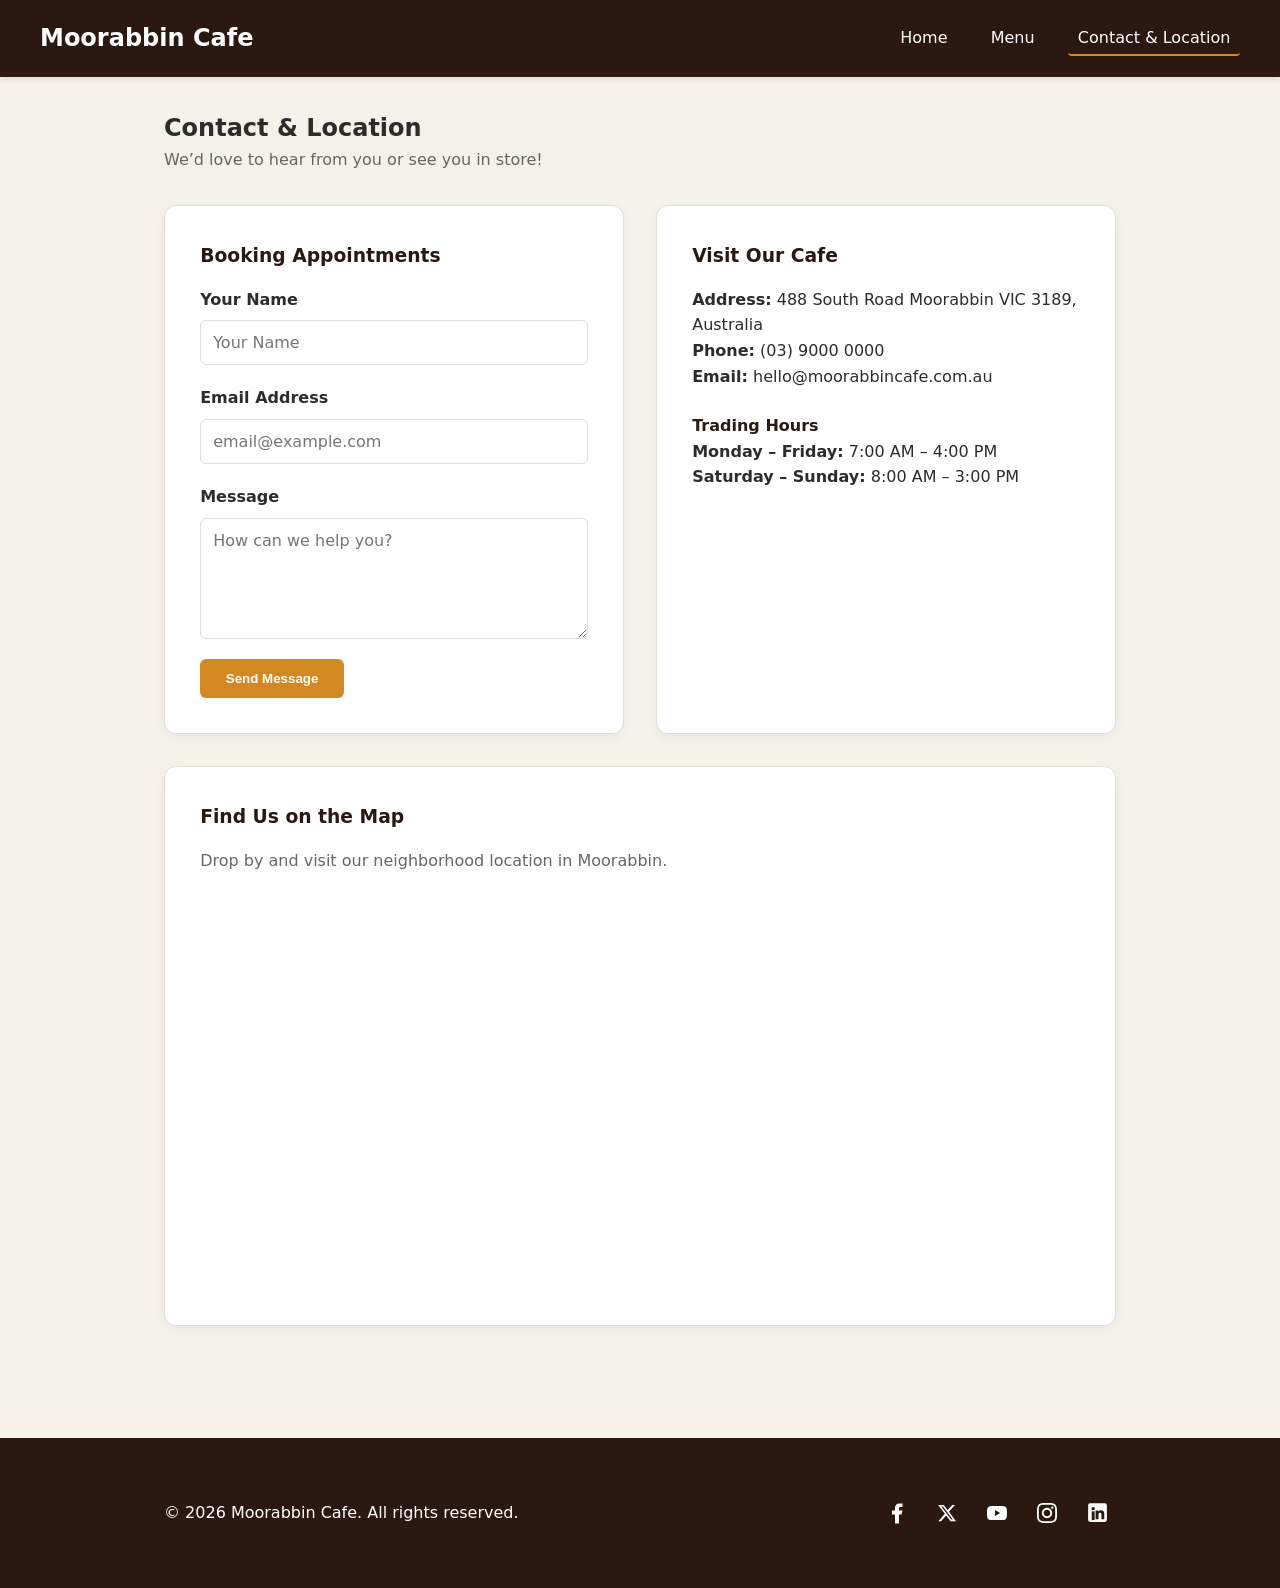
==== contact.html @ 080bca46 "Initial upload of Moorabbin Cafe files" ====
<!DOCTYPE html>
<html lang="en">
<head>
  <meta charset="UTF-8">
  <meta name="viewport" content="width=device-width, initial-scale=1.0">
  <title>Moorabbin Cafe | Contact & Location</title>
  <link rel="stylesheet" href="css/style.css">
</head>
<body>

  <!-- Navigation Header -->
  <header class="header">
    <a href="index.html" class="brand-title">Moorabbin Cafe</a>
    
    <input type="checkbox" id="nav-toggle" class="nav-toggle">
    <label for="nav-toggle" class="hamburger" aria-label="Toggle navigation menu">
      <span></span>
      <span></span>
      <span></span>
    </label>

    <nav>
      <ul class="nav-menu">
        <li><a href="index.html">Home</a></li>
        <li><a href="menu.html">Menu</a></li>
        <li><a href="contact.html" class="active">Contact & Location</a></li>
      </ul>
    </nav>
  </header>

  <main class="container">
    <h2>Contact & Location</h2>
    <p style="color: var(--text-muted); margin-bottom: 2rem;">We’d love to hear from you or see you in store!</p>

    <!-- Top Section: Side-by-Side Cards -->
    <div class="grid-2">
        <!-- Contact Form -->
        <section class="card">
        <h3>Booking Appointments</h3>
          <form action="#" method="post" onsubmit="alert('Thank you for your message!'); return false;">
              <div class="form-group">
                <label for="name">Your Name</label>
                <input type="text" id="name" name="name" required placeholder="Your Name">
              </div>
              <div class="form-group">
                <label for="email">Email Address</label>
                <input type="email" id="email" name="email" required placeholder="email@example.com">
              </div>
              <div class="form-group">
                <label for="message">Message</label>
                <textarea id="message" name="message" rows="5" required placeholder="How can we help you?"></textarea>
              </div>
              <button type="submit" class="btn">Send Message</button>
          </form>
        </section>

        <!-- Cafe Details -->
        <section class="card">
          <h3>Visit Our Cafe</h3>
          <p><strong>Address:</strong> 488 South Road Moorabbin VIC 3189, Australia</p>
          <p><strong>Phone:</strong> (03) 9000 0000</p>
          <p><strong>Email:</strong> hello@moorabbincafe.com.au</p>

          <h4 style="margin-top: 1.5rem; color: var(--primary-espresso);">Trading Hours</h4>
          <p><strong>Monday – Friday:</strong> 7:00 AM – 4:00 PM</p>
          <p><strong>Saturday – Sunday:</strong> 8:00 AM – 3:00 PM</p>
        </section>
    </div>

    <!-- Bottom Section: Full-Width Map -->
    <section class="card">
        <h3>Find Us on the Map</h3>
        <p style="color: var(--text-muted);">Drop by and visit our neighborhood location in Moorabbin.</p>
        
        <div class="map-container">
          <iframe 
              title="Moorabbin Location Map"
              src="https://www.google.com/maps/embed?pb=!1m18!1m12!1m3!1d3146.425838048259!2d145.03450377663363!3d-37.937016142728955!2m3!1f0!2f0!3f0!3m2!1i1024!2i768!4f13.1!3m3!1m2!1s0x6ad66b45a4a58145%3A0x6b106093fb4d2571!2s488%20South%20Rd%2C%20Moorabbin%20VIC%203189!5e0!3m2!1sen!2sau!4v1700000000000!5m2!1sen!2sau" 
              allowfullscreen="" 
              loading="lazy" 
              referrerpolicy="no-referrer-when-downgrade">
          </iframe>
        </div>
    </section>
  </main>

  <!-- Footer -->
  <footer>
    <div class="container footer-container">
      <p>&copy; 2026 Moorabbin Cafe. All rights reserved.</p>

      <!-- Social Links (Right-aligned) -->
      <div class="footer-socials">
        <!-- Facebook -->
        <a href="https://facebook.com" target="_blank" rel="noopener noreferrer" class="social-icon facebook-link" aria-label="Facebook">
          <svg viewBox="0 0 24 24">
            <path d="M14 13.5h2.5l1-4H14v-2c0-1.03.7-1.5 1.5-1.5h2v-3.5h-3c-3.1 0-4.5 1.84-4.5 4.5v2.5H7v4h3v9h4v-9z"/>
          </svg>
        </a>
        
        <!-- X (Twitter) -->
        <a href="https://x.com" target="_blank" rel="noopener noreferrer" class="social-icon" aria-label="X (Twitter)">
          <svg viewBox="0 0 24 24"><path d="M18.244 2.25h3.308l-7.227 8.26 8.502 11.24H16.17l-5.214-6.817L4.99 21.75H1.68l7.73-8.835L1.254 2.25H8.08l4.713 6.231zm-1.161 17.52h1.833L7.084 4.126H5.117z"/></svg>
        </a>

        <!-- YouTube -->
        <a href="https://youtube.com" target="_blank" rel="noopener noreferrer" class="social-icon" aria-label="YouTube">
          <svg viewBox="0 0 24 24"><path d="M23.498 6.186a3.016 3.016 0 0 0-2.122-2.136C19.505 3.545 12 3.545 12 3.545s-7.505 0-9.377.505A3.017 3.017 0 0 0 .502 6.186C0 8.07 0 12 0 12s0 3.93.502 5.814a3.016 3.016 0 0 0 2.122 2.136c1.871.505 9.376.505 9.376.505s7.505 0 9.377-.505a3.015 3.015 0 0 0 2.122-2.136C24 15.93 24 12 24 12s0-3.93-.502-5.814zM9.545 15.568V8.432L15.818 12l-6.273 3.568z"/></svg>
        </a>

        <!-- Instagram -->
        <a href="https://instagram.com" target="_blank" rel="noopener noreferrer" class="social-icon" aria-label="Instagram">
          <svg viewBox="0 0 24 24"><path d="M12 2.163c3.204 0 3.584.012 4.85.07 3.252.148 4.771 1.691 4.919 4.919.058 1.265.069 1.645.069 4.849 0 3.205-.012 3.584-.069 4.849-.149 3.225-1.664 4.771-4.919 4.919-1.266.058-1.644.07-4.85.07-3.204 0-3.584-.012-4.849-.07-3.26-.149-4.771-1.699-4.919-4.92-.058-1.265-.07-1.644-.07-4.849 0-3.204.013-3.583.07-4.849.149-3.227 1.664-4.771 4.919-4.919 1.266-.057 1.645-.069 4.849-.069zm0-2.163c-3.259 0-3.667.014-4.947.072-4.358.2-6.78 2.618-6.98 6.98-.059 1.281-.073 1.689-.073 4.948 0 3.259.014 3.668.072 4.948.2 4.358 2.618 6.78 6.98 6.98 1.281.058 1.689.072 4.948.072 3.259 0 3.668-.014 4.948-.072 4.354-.2 6.782-2.618 6.979-6.98.059-1.28.073-1.689.073-4.948 0-3.259-.014-3.667-.072-4.947-.196-4.354-2.617-6.78-6.979-6.98-1.281-.059-1.69-.073-4.949-.073zm0 5.838c-3.403 0-6.162 2.759-6.162 6.162s2.759 6.163 6.162 6.163 6.162-2.759 6.162-6.163c0-3.403-2.759-6.162-6.162-6.162zm0 10.162c-2.209 0-4-1.79-4-4 0-2.209 1.791-4 4-4s4 1.791 4 4c0 2.21-1.791 4-4 4zm6.406-11.845c-.796 0-1.441.645-1.441 1.44s.645 1.44 1.441 1.44c.795 0 1.439-.645 1.439-1.44s-.644-1.44-1.439-1.44z"/></svg>
        </a>
        <!-- LinkedIn Icon -->
        <a href="https://linkedin.com" target="_blank" rel="noopener noreferrer" class="social-icon" aria-label="LinkedIn">
          <svg viewBox="0 0 24 24" style="width: 25px; height: 25px;"><path d="M19 3a2 2 0 0 1 2 2v14a2 2 0 0 1-2 2H5a2 2 0 0 1-2-2V5a2 2 0 0 1 2-2h14m-.5 15.5v-5.3a3.26 3.26 0 0 0-3.26-3.26c-.85 0-1.84.52-2.28 1.3v-1.11h-2.79v8.37h2.79v-4.93c0-.77.62-1.4 1.39-1.4a1.4 1.4 0 0 1 1.4 1.4v4.93h2.75M6.46 10.9v8.37H9.25V10.9H6.46M7.86 6.64a1.64 1.64 0 1 0 0 3.28 1.64 1.64 0 0 0 0-3.28z"/></svg>
        </a>
      </div>      
    </div>
  </footer>

</body>
</html>
---- css/style.css ----
/* ==========================================================================
   Espresso Coffee Palette Design System
   ========================================================================== */
:root {
  --primary-espresso: #2B1810;  /* Rich dark espresso tone for header, footer & headings */
  --secondary-espresso: #3D2317;/* Slightly lighter roast for hover states */
  --accent-warm: #D48821;       /* Warm roast amber/gold for active links & buttons */
  --bg-cream: #F4F1EA;          /* Light warm background */
  --card-bg: #FFFFFF;
  --text-dark: #2C2C2C;
  --text-muted: #666666;
  --border-color: #E2DDD5;
  --font-main: 'Segoe UI', system-ui, -apple-system, sans-serif;
}

/* ==========================================================================
   Base Resets & Typography
   ========================================================================== */
* {
  box-sizing: border-box;
  margin: 0;
  padding: 0;
}

body {
  font-family: var(--font-main);
  background-color: var(--bg-cream);
  color: var(--text-dark);
  line-height: 1.6;
  display: flex;
  flex-direction: column;
  min-height: 100vh;
}

main {
  flex: 1;
}

a {
  text-decoration: none;
}

/* ==========================================================================
   Layout Containers & Cards
   ========================================================================== */
.container {
  max-width: 1000px;
  margin: 2rem auto;
  padding: 0 1.5rem;
  width: 100%;
}

.card {
  background: var(--card-bg);
  padding: 2.2rem;
  border-radius: 12px;
  box-shadow: 0 4px 12px rgba(0, 0, 0, 0.04);
  margin-bottom: 2rem;
  border: 1px solid var(--border-color);
}

.card h2, 
.card h3 {
  color: var(--primary-espresso);
  margin-bottom: 1rem;
}

.grid-2 {
  display: grid;
  grid-template-columns: 1fr 1fr;
  gap: 2rem;
}

/* ==========================================================================
   Header & Navigation
   ========================================================================== */
.header {
  background-color: var(--primary-espresso);
  color: #ffffff;
  padding: 1.2rem 2.5rem;
  display: flex;
  justify-content: space-between;
  align-items: center;
  position: relative;
  box-shadow: 0 2px 5px rgba(0, 0, 0, 0.1);
}

.brand-title {
  font-size: 1.5rem;
  font-weight: 700;
  color: #ffffff;
}

.nav-toggle {
  display: none;
}

.hamburger {
  display: none;
  flex-direction: column;
  cursor: pointer;
  gap: 5px;
  padding: 5px;
  margin-left: auto;
}

.hamburger span {
  width: 25px;
  height: 3px;
  background-color: #ffffff;
  border-radius: 2px;
}

.nav-menu {
  display: flex;
  list-style: none;
  gap: 1.5rem;
}

.nav-menu a {
  color: #ffffff;
  font-weight: 500;
  padding: 0.4rem 0.6rem;
  border-radius: 4px;
  transition: color 0.2s ease;
}

.nav-menu a:hover,
.nav-menu a.active {
  color: #ffffff;
  border-bottom: 2px solid var(--accent-warm);
}

/* ==========================================================================
   Hero Section
   ========================================================================== */
.hero-container {
  max-width: 1000px;
  margin: 2rem auto 0 auto;
  padding: 0 1.5rem;
}

.hero {
  position: relative;
  background: linear-gradient(rgba(0, 0, 0, 0.5), rgba(0, 0, 0, 0.5)), 
              url('../images/coffee4.jpg') no-repeat center center/cover;
  color: #ffffff;
  padding: 5rem 2rem;
  text-align: center;
  border-radius: 12px;
  overflow: hidden;
  box-shadow: 0 4px 12px rgba(0, 0, 0, 0.08);
  display: flex;
  flex-direction: column;
  align-items: center;
  justify-content: center;
}

.hero h1 {
  font-size: 2.6rem;
  font-weight: 700;
  margin-bottom: 0.75rem;
  text-shadow: 0 2px 4px rgba(0, 0, 0, 0.4);
}

.hero p {
  font-size: 1.2rem;
  margin-bottom: 1.5rem;
  max-width: 650px;
  text-shadow: 0 1px 3px rgba(0, 0, 0, 0.4);
}

.btn {
  display: inline-block;
  background-color: var(--accent-warm);
  color: #ffffff;
  padding: 0.75rem 1.6rem;
  font-weight: 600;
  border-radius: 6px;
  border: none;
  cursor: pointer;
  transition: opacity 0.2s ease;
}

.btn:hover {
  opacity: 0.9;
}

/* ==========================================================================
   Forms & Maps
   ========================================================================== */
.form-group {
  margin-bottom: 1.25rem;
}

.form-group label {
  display: block;
  margin-bottom: 0.5rem;
  font-weight: 600;
  color: var(--text-dark);
}

.form-group input,
.form-group textarea {
  display: block;
  width: 100%;
  padding: 0.75rem;
  border: 1px solid var(--border-color);
  border-radius: 6px;
  font-family: inherit;
  font-size: 1rem;
}

.form-group input:focus,
.form-group textarea:focus {
  outline: 2px solid var(--primary-espresso);
  border-color: transparent;
}

.map-container {
  width: 100%;
  height: 400px;
  border-radius: 8px;
  overflow: hidden;
  margin-top: 1rem;
}

.map-container iframe {
  width: 100% !important;
  height: 100% !important;
  border: 0;
}

/* ==========================================================================
   Unified 4-Column Menu Layout
   ========================================================================== */
.menu-grid-4col {
  display: grid;
  grid-template-columns: repeat(4, 1fr);
  gap: 1.5rem;
  margin-bottom: 3rem;
}

.menu-text-box-coffee,
.menu-text-box-bakery {
  grid-column: span 2;
  background: var(--card-bg);
  padding: 1.8rem;
  border-radius: 12px;
  border: 1px solid var(--border-color);
  box-shadow: 0 4px 12px rgba(0, 0, 0, 0.04);
}

.menu-text-box-coffee h3,
.menu-text-box-bakery h3 {
  color: var(--primary-espresso);
  font-size: 1.4rem;
  margin-bottom: 1rem;
  border-bottom: 2px solid var(--accent-warm);
  padding-bottom: 0.4rem;
}

.menu-text-item {
  display: flex;
  justify-content: space-between;
  border-bottom: 1px dashed var(--border-color);
  padding: 0.5rem 0;
}

.menu-text-name {
  font-weight: 600;
  color: var(--text-dark);
  font-size: 0.95rem;
}

.menu-text-price {
  font-weight: 700;
  color: var(--primary-espresso);
  font-size: 0.95rem;
}

.menu-card {
  background: var(--card-bg);
  border-radius: 10px;
  overflow: hidden;
  border: 1px solid var(--border-color);
  box-shadow: 0 3px 8px rgba(0, 0, 0, 0.04);
  display: flex;
  flex-direction: column;
}

.menu-card-img {
  width: 100%;
  height: 130px;
  object-fit: cover;
  display: block;
}

.menu-card-body {
  padding: 0.85rem;
  display: flex;
  flex-direction: column;
  flex: 1;
}

.menu-card-header {
  display: flex;
  justify-content: space-between;
  align-items: baseline;
  margin-bottom: 0.25rem;
}

.menu-card-title {
  font-size: 0.95rem;
  font-weight: 700;
  color: var(--primary-espresso);
  margin: 0;
}

.menu-card-price {
  font-size: 0.9rem;
  font-weight: 700;
  color: var(--accent-warm);
}

.menu-card-desc {
  font-size: 0.8rem;
  color: var(--text-muted);
  margin: 0;
}

/* ==========================================================================
   Footer & Social Icons
   ========================================================================== */
footer {
  background-color: var(--primary-espresso);
  color: #ffffff;
  padding: 1.5rem 0;
  margin-top: 3rem;
}

.footer-container {
  display: flex;
  justify-content: space-between;
  align-items: center;
  flex-wrap: wrap;
  gap: 1rem;
}

.footer-socials {
  display: flex;
  gap: 0.75rem;
  align-items: center;
}

.social-icon {
  display: inline-flex;
  align-items: center;
  justify-content: center;
  width: 38px;
  height: 38px;
  color: #ffffff;
  text-decoration: none;
  transition: all 0.2s ease;
}

.social-icon svg {
  width: 20px;
  height: 20px;
  fill: #ffffff;
  display: block;
}

.social-icon.facebook-link svg {
  width: 24px;
  height: 24px;
}

.social-icon:hover {
  background-color: rgba(255, 255, 255, 0.2);
  border-radius: 50%;
  transform: translateY(-2px);
}

/* ==========================================================================
   Responsive Media Queries
   ========================================================================== */
@media (max-width: 1024px) {
  .menu-grid-4col {
    grid-template-columns: repeat(2, 1fr);
  }
  .menu-text-box-coffee,
  .menu-text-box-bakery {
    grid-column: span 2;
  }
}

@media (max-width: 768px) {
  .hamburger {
    display: flex;
  }

  .nav-menu {
    display: none;
    flex-direction: column;
    position: absolute;
    top: 100%;
    left: 0;
    width: 100%;
    background-color: var(--primary-espresso);
    padding: 1.0rem 2rem;
    box-shadow: 0 4px 6px rgba(0, 0, 0, 0.15);
    z-index: 100;
  }

  .nav-toggle:checked ~ nav .nav-menu {
    display: flex;
  }

  .grid-2 {
    grid-template-columns: 1fr;
  }
}

@media (max-width: 600px) {
  .menu-grid-4col {
    grid-template-columns: 1fr;
  }
  .menu-text-box-coffee,
  .menu-text-box-bakery {
    grid-column: span 1;
  }
}
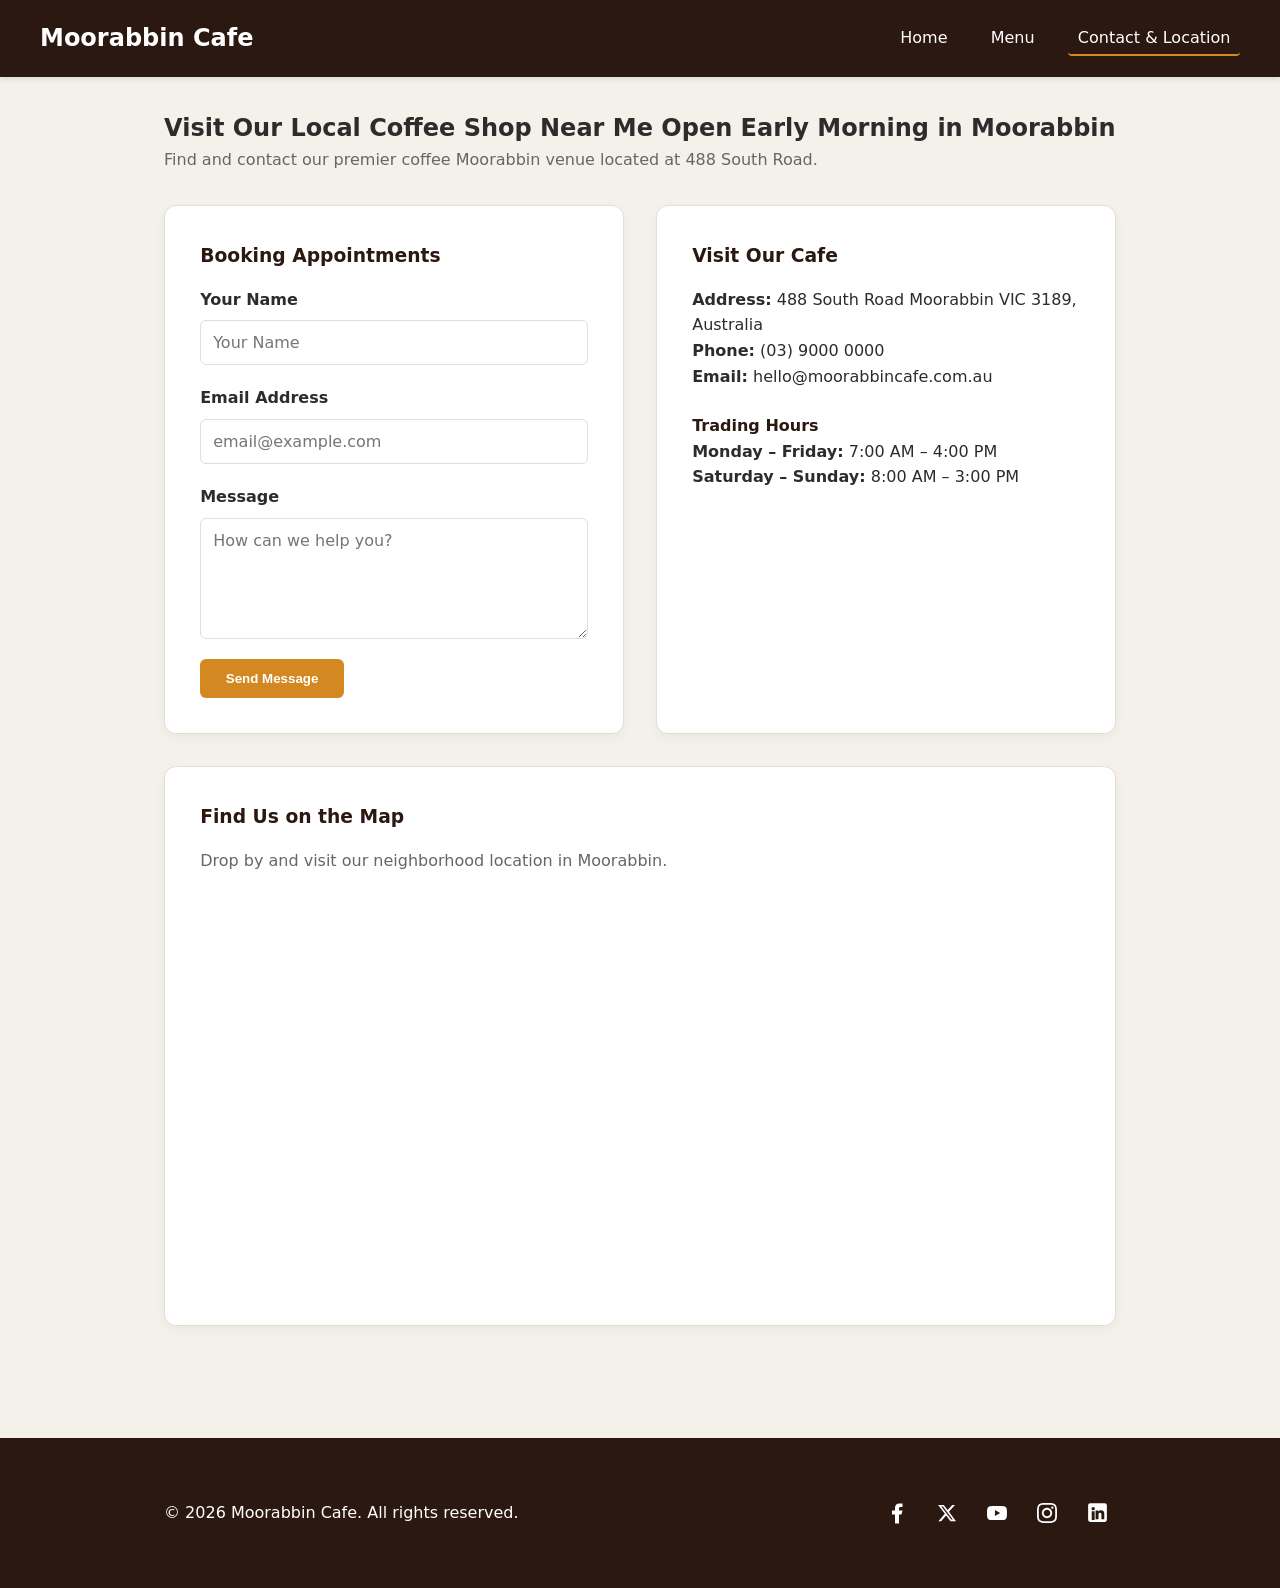
==== commit 48d31b9c: "Updated all three html files for SEO" ====
--- a/contact.html
+++ b/contact.html
@@ -1,124 +1,140 @@
-<!DOCTYPE html>
-<html lang="en">
-<head>
-  <meta charset="UTF-8">
-  <meta name="viewport" content="width=device-width, initial-scale=1.0">
-  <title>Moorabbin Cafe | Contact & Location</title>
-  <link rel="stylesheet" href="css/style.css">
-</head>
-<body>
-
-  <!-- Navigation Header -->
-  <header class="header">
-    <a href="index.html" class="brand-title">Moorabbin Cafe</a>
-    
-    <input type="checkbox" id="nav-toggle" class="nav-toggle">
-    <label for="nav-toggle" class="hamburger" aria-label="Toggle navigation menu">
-      <span></span>
-      <span></span>
-      <span></span>
-    </label>
-
-    <nav>
-      <ul class="nav-menu">
-        <li><a href="index.html">Home</a></li>
-        <li><a href="menu.html">Menu</a></li>
-        <li><a href="contact.html" class="active">Contact & Location</a></li>
-      </ul>
-    </nav>
-  </header>
-
-  <main class="container">
-    <h2>Contact & Location</h2>
-    <p style="color: var(--text-muted); margin-bottom: 2rem;">We’d love to hear from you or see you in store!</p>
-
-    <!-- Top Section: Side-by-Side Cards -->
-    <div class="grid-2">
-        <!-- Contact Form -->
-        <section class="card">
-        <h3>Booking Appointments</h3>
-          <form action="#" method="post" onsubmit="alert('Thank you for your message!'); return false;">
-              <div class="form-group">
-                <label for="name">Your Name</label>
-                <input type="text" id="name" name="name" required placeholder="Your Name">
-              </div>
-              <div class="form-group">
-                <label for="email">Email Address</label>
-                <input type="email" id="email" name="email" required placeholder="email@example.com">
-              </div>
-              <div class="form-group">
-                <label for="message">Message</label>
-                <textarea id="message" name="message" rows="5" required placeholder="How can we help you?"></textarea>
-              </div>
-              <button type="submit" class="btn">Send Message</button>
-          </form>
-        </section>
-
-        <!-- Cafe Details -->
-        <section class="card">
-          <h3>Visit Our Cafe</h3>
-          <p><strong>Address:</strong> 488 South Road Moorabbin VIC 3189, Australia</p>
-          <p><strong>Phone:</strong> (03) 9000 0000</p>
-          <p><strong>Email:</strong> hello@moorabbincafe.com.au</p>
-
-          <h4 style="margin-top: 1.5rem; color: var(--primary-espresso);">Trading Hours</h4>
-          <p><strong>Monday – Friday:</strong> 7:00 AM – 4:00 PM</p>
-          <p><strong>Saturday – Sunday:</strong> 8:00 AM – 3:00 PM</p>
-        </section>
-    </div>
-
-    <!-- Bottom Section: Full-Width Map -->
-    <section class="card">
-        <h3>Find Us on the Map</h3>
-        <p style="color: var(--text-muted);">Drop by and visit our neighborhood location in Moorabbin.</p>
-        
-        <div class="map-container">
-          <iframe 
-              title="Moorabbin Location Map"
-              src="https://www.google.com/maps/embed?pb=!1m18!1m12!1m3!1d3146.425838048259!2d145.03450377663363!3d-37.937016142728955!2m3!1f0!2f0!3f0!3m2!1i1024!2i768!4f13.1!3m3!1m2!1s0x6ad66b45a4a58145%3A0x6b106093fb4d2571!2s488%20South%20Rd%2C%20Moorabbin%20VIC%203189!5e0!3m2!1sen!2sau!4v1700000000000!5m2!1sen!2sau" 
-              allowfullscreen="" 
-              loading="lazy" 
-              referrerpolicy="no-referrer-when-downgrade">
-          </iframe>
-        </div>
-    </section>
-  </main>
-
-  <!-- Footer -->
-  <footer>
-    <div class="container footer-container">
-      <p>&copy; 2026 Moorabbin Cafe. All rights reserved.</p>
-
-      <!-- Social Links (Right-aligned) -->
-      <div class="footer-socials">
-        <!-- Facebook -->
-        <a href="https://facebook.com" target="_blank" rel="noopener noreferrer" class="social-icon facebook-link" aria-label="Facebook">
-          <svg viewBox="0 0 24 24">
-            <path d="M14 13.5h2.5l1-4H14v-2c0-1.03.7-1.5 1.5-1.5h2v-3.5h-3c-3.1 0-4.5 1.84-4.5 4.5v2.5H7v4h3v9h4v-9z"/>
-          </svg>
-        </a>
-        
-        <!-- X (Twitter) -->
-        <a href="https://x.com" target="_blank" rel="noopener noreferrer" class="social-icon" aria-label="X (Twitter)">
-          <svg viewBox="0 0 24 24"><path d="M18.244 2.25h3.308l-7.227 8.26 8.502 11.24H16.17l-5.214-6.817L4.99 21.75H1.68l7.73-8.835L1.254 2.25H8.08l4.713 6.231zm-1.161 17.52h1.833L7.084 4.126H5.117z"/></svg>
-        </a>
-
-        <!-- YouTube -->
-        <a href="https://youtube.com" target="_blank" rel="noopener noreferrer" class="social-icon" aria-label="YouTube">
-          <svg viewBox="0 0 24 24"><path d="M23.498 6.186a3.016 3.016 0 0 0-2.122-2.136C19.505 3.545 12 3.545 12 3.545s-7.505 0-9.377.505A3.017 3.017 0 0 0 .502 6.186C0 8.07 0 12 0 12s0 3.93.502 5.814a3.016 3.016 0 0 0 2.122 2.136c1.871.505 9.376.505 9.376.505s7.505 0 9.377-.505a3.015 3.015 0 0 0 2.122-2.136C24 15.93 24 12 24 12s0-3.93-.502-5.814zM9.545 15.568V8.432L15.818 12l-6.273 3.568z"/></svg>
-        </a>
-
-        <!-- Instagram -->
-        <a href="https://instagram.com" target="_blank" rel="noopener noreferrer" class="social-icon" aria-label="Instagram">
-          <svg viewBox="0 0 24 24"><path d="M12 2.163c3.204 0 3.584.012 4.85.07 3.252.148 4.771 1.691 4.919 4.919.058 1.265.069 1.645.069 4.849 0 3.205-.012 3.584-.069 4.849-.149 3.225-1.664 4.771-4.919 4.919-1.266.058-1.644.07-4.85.07-3.204 0-3.584-.012-4.849-.07-3.26-.149-4.771-1.699-4.919-4.92-.058-1.265-.07-1.644-.07-4.849 0-3.204.013-3.583.07-4.849.149-3.227 1.664-4.771 4.919-4.919 1.266-.057 1.645-.069 4.849-.069zm0-2.163c-3.259 0-3.667.014-4.947.072-4.358.2-6.78 2.618-6.98 6.98-.059 1.281-.073 1.689-.073 4.948 0 3.259.014 3.668.072 4.948.2 4.358 2.618 6.78 6.98 6.98 1.281.058 1.689.072 4.948.072 3.259 0 3.668-.014 4.948-.072 4.354-.2 6.782-2.618 6.979-6.98.059-1.28.073-1.689.073-4.948 0-3.259-.014-3.667-.072-4.947-.196-4.354-2.617-6.78-6.979-6.98-1.281-.059-1.69-.073-4.949-.073zm0 5.838c-3.403 0-6.162 2.759-6.162 6.162s2.759 6.163 6.162 6.163 6.162-2.759 6.162-6.163c0-3.403-2.759-6.162-6.162-6.162zm0 10.162c-2.209 0-4-1.79-4-4 0-2.209 1.791-4 4-4s4 1.791 4 4c0 2.21-1.791 4-4 4zm6.406-11.845c-.796 0-1.441.645-1.441 1.44s.645 1.44 1.441 1.44c.795 0 1.439-.645 1.439-1.44s-.644-1.44-1.439-1.44z"/></svg>
-        </a>
-        <!-- LinkedIn Icon -->
-        <a href="https://linkedin.com" target="_blank" rel="noopener noreferrer" class="social-icon" aria-label="LinkedIn">
-          <svg viewBox="0 0 24 24" style="width: 25px; height: 25px;"><path d="M19 3a2 2 0 0 1 2 2v14a2 2 0 0 1-2 2H5a2 2 0 0 1-2-2V5a2 2 0 0 1 2-2h14m-.5 15.5v-5.3a3.26 3.26 0 0 0-3.26-3.26c-.85 0-1.84.52-2.28 1.3v-1.11h-2.79v8.37h2.79v-4.93c0-.77.62-1.4 1.39-1.4a1.4 1.4 0 0 1 1.4 1.4v4.93h2.75M6.46 10.9v8.37H9.25V10.9H6.46M7.86 6.64a1.64 1.64 0 1 0 0 3.28 1.64 1.64 0 0 0 0-3.28z"/></svg>
-        </a>
-      </div>      
-    </div>
-  </footer>
-
-</body>
+<!DOCTYPE html>
+<html lang="en">
+<head>
+  <meta charset="UTF-8">
+  <meta name="viewport" content="width=device-width, initial-scale=1.0">
+  <title>Moorabbin Cafe | Contact & Location</title>
+  <link rel="stylesheet" href="css/style.css">
+  <!-- Updated for SEO -->
+  <script type="application/ld+json">
+  {
+    "@context": "https://schema.org",
+    "@type": "CafeOrCoffeeShop",
+    "name": "Moorabbin Cafe",
+    "address": {
+      "@type": "PostalAddress",
+      "streetAddress": "488 South Road",
+      "addressLocality": "Moorabbin"
+    }
+  }
+  </script>
+</head>
+<body>
+
+  <!-- Navigation Header -->
+  <header class="header">
+    <a href="index.html" class="brand-title">Moorabbin Cafe</a>
+    
+    <input type="checkbox" id="nav-toggle" class="nav-toggle">
+    <label for="nav-toggle" class="hamburger" aria-label="Toggle navigation menu">
+      <span></span>
+      <span></span>
+      <span></span>
+    </label>
+
+    <nav>
+      <ul class="nav-menu">
+        <li><a href="index.html">Home</a></li>
+        <li><a href="menu.html">Menu</a></li>
+        <li><a href="contact.html" class="active">Contact & Location</a></li>
+      </ul>
+    </nav>
+  </header>
+
+  <main class="container">
+    <section class="contact-section">
+      <!-- Updated for SEO -->
+      <h2>Visit Our Local Coffee Shop Near Me Open Early Morning in Moorabbin</h2>
+      <p style="color: var(--text-muted); margin-bottom: 2rem;">Find and contact our premier coffee Moorabbin venue located at 488 South Road.</p>
+    </section>
+
+    <!-- Top Section: Side-by-Side Cards -->
+    <div class="grid-2">
+        <!-- Contact Form -->
+        <section class="card">
+        <h3>Booking Appointments</h3>
+          <form action="#" method="post" onsubmit="alert('Thank you for your message!'); return false;">
+              <div class="form-group">
+                <label for="name">Your Name</label>
+                <input type="text" id="name" name="name" required placeholder="Your Name">
+              </div>
+              <div class="form-group">
+                <label for="email">Email Address</label>
+                <input type="email" id="email" name="email" required placeholder="email@example.com">
+              </div>
+              <div class="form-group">
+                <label for="message">Message</label>
+                <textarea id="message" name="message" rows="5" required placeholder="How can we help you?"></textarea>
+              </div>
+              <button type="submit" class="btn">Send Message</button>
+          </form>
+        </section>
+
+        <!-- Cafe Details -->
+        <section class="card">
+          <h3>Visit Our Cafe</h3>
+          <p><strong>Address:</strong> 488 South Road Moorabbin VIC 3189, Australia</p>
+          <p><strong>Phone:</strong> (03) 9000 0000</p>
+          <p><strong>Email:</strong> hello@moorabbincafe.com.au</p>
+
+          <h4 style="margin-top: 1.5rem; color: var(--primary-espresso);">Trading Hours</h4>
+          <p><strong>Monday – Friday:</strong> 7:00 AM – 4:00 PM</p>
+          <p><strong>Saturday – Sunday:</strong> 8:00 AM – 3:00 PM</p>
+        </section>
+    </div>
+
+    <!-- Bottom Section: Full-Width Map -->
+    <section class="card">
+        <h3>Find Us on the Map</h3>
+        <p style="color: var(--text-muted);">Drop by and visit our neighborhood location in Moorabbin.</p>
+        
+        <div class="map-container">
+          <iframe 
+              title="Moorabbin Location Map"
+              src="https://www.google.com/maps/embed?pb=!1m18!1m12!1m3!1d3146.425838048259!2d145.03450377663363!3d-37.937016142728955!2m3!1f0!2f0!3f0!3m2!1i1024!2i768!4f13.1!3m3!1m2!1s0x6ad66b45a4a58145%3A0x6b106093fb4d2571!2s488%20South%20Rd%2C%20Moorabbin%20VIC%203189!5e0!3m2!1sen!2sau!4v1700000000000!5m2!1sen!2sau" 
+              allowfullscreen="" 
+              loading="lazy" 
+              referrerpolicy="no-referrer-when-downgrade">
+          </iframe>
+        </div>
+    </section>
+  </main>
+
+  <!-- Footer -->
+  <footer>
+    <div class="container footer-container">
+      <p>&copy; 2026 Moorabbin Cafe. All rights reserved.</p>
+
+      <!-- Social Links (Right-aligned) -->
+      <div class="footer-socials">
+        <!-- Facebook -->
+        <a href="https://facebook.com" target="_blank" rel="noopener noreferrer" class="social-icon facebook-link" aria-label="Facebook">
+          <svg viewBox="0 0 24 24">
+            <path d="M14 13.5h2.5l1-4H14v-2c0-1.03.7-1.5 1.5-1.5h2v-3.5h-3c-3.1 0-4.5 1.84-4.5 4.5v2.5H7v4h3v9h4v-9z"/>
+          </svg>
+        </a>
+        
+        <!-- X (Twitter) -->
+        <a href="https://x.com" target="_blank" rel="noopener noreferrer" class="social-icon" aria-label="X (Twitter)">
+          <svg viewBox="0 0 24 24"><path d="M18.244 2.25h3.308l-7.227 8.26 8.502 11.24H16.17l-5.214-6.817L4.99 21.75H1.68l7.73-8.835L1.254 2.25H8.08l4.713 6.231zm-1.161 17.52h1.833L7.084 4.126H5.117z"/></svg>
+        </a>
+
+        <!-- YouTube -->
+        <a href="https://youtube.com" target="_blank" rel="noopener noreferrer" class="social-icon" aria-label="YouTube">
+          <svg viewBox="0 0 24 24"><path d="M23.498 6.186a3.016 3.016 0 0 0-2.122-2.136C19.505 3.545 12 3.545 12 3.545s-7.505 0-9.377.505A3.017 3.017 0 0 0 .502 6.186C0 8.07 0 12 0 12s0 3.93.502 5.814a3.016 3.016 0 0 0 2.122 2.136c1.871.505 9.376.505 9.376.505s7.505 0 9.377-.505a3.015 3.015 0 0 0 2.122-2.136C24 15.93 24 12 24 12s0-3.93-.502-5.814zM9.545 15.568V8.432L15.818 12l-6.273 3.568z"/></svg>
+        </a>
+
+        <!-- Instagram -->
+        <a href="https://instagram.com" target="_blank" rel="noopener noreferrer" class="social-icon" aria-label="Instagram">
+          <svg viewBox="0 0 24 24"><path d="M12 2.163c3.204 0 3.584.012 4.85.07 3.252.148 4.771 1.691 4.919 4.919.058 1.265.069 1.645.069 4.849 0 3.205-.012 3.584-.069 4.849-.149 3.225-1.664 4.771-4.919 4.919-1.266.058-1.644.07-4.85.07-3.204 0-3.584-.012-4.849-.07-3.26-.149-4.771-1.699-4.919-4.92-.058-1.265-.07-1.644-.07-4.849 0-3.204.013-3.583.07-4.849.149-3.227 1.664-4.771 4.919-4.919 1.266-.057 1.645-.069 4.849-.069zm0-2.163c-3.259 0-3.667.014-4.947.072-4.358.2-6.78 2.618-6.98 6.98-.059 1.281-.073 1.689-.073 4.948 0 3.259.014 3.668.072 4.948.2 4.358 2.618 6.78 6.98 6.98 1.281.058 1.689.072 4.948.072 3.259 0 3.668-.014 4.948-.072 4.354-.2 6.782-2.618 6.979-6.98.059-1.28.073-1.689.073-4.948 0-3.259-.014-3.667-.072-4.947-.196-4.354-2.617-6.78-6.979-6.98-1.281-.059-1.69-.073-4.949-.073zm0 5.838c-3.403 0-6.162 2.759-6.162 6.162s2.759 6.163 6.162 6.163 6.162-2.759 6.162-6.163c0-3.403-2.759-6.162-6.162-6.162zm0 10.162c-2.209 0-4-1.79-4-4 0-2.209 1.791-4 4-4s4 1.791 4 4c0 2.21-1.791 4-4 4zm6.406-11.845c-.796 0-1.441.645-1.441 1.44s.645 1.44 1.441 1.44c.795 0 1.439-.645 1.439-1.44s-.644-1.44-1.439-1.44z"/></svg>
+        </a>
+        <!-- LinkedIn Icon -->
+        <a href="https://linkedin.com" target="_blank" rel="noopener noreferrer" class="social-icon" aria-label="LinkedIn">
+          <svg viewBox="0 0 24 24" style="width: 25px; height: 25px;"><path d="M19 3a2 2 0 0 1 2 2v14a2 2 0 0 1-2 2H5a2 2 0 0 1-2-2V5a2 2 0 0 1 2-2h14m-.5 15.5v-5.3a3.26 3.26 0 0 0-3.26-3.26c-.85 0-1.84.52-2.28 1.3v-1.11h-2.79v8.37h2.79v-4.93c0-.77.62-1.4 1.39-1.4a1.4 1.4 0 0 1 1.4 1.4v4.93h2.75M6.46 10.9v8.37H9.25V10.9H6.46M7.86 6.64a1.64 1.64 0 1 0 0 3.28 1.64 1.64 0 0 0 0-3.28z"/></svg>
+        </a>
+      </div>      
+    </div>
+  </footer>
+
+</body>
 </html>
--- a/css/style.css
+++ b/css/style.css
@@ -1,433 +1,433 @@
-/* ==========================================================================
-   Espresso Coffee Palette Design System
-   ========================================================================== */
-:root {
-  --primary-espresso: #2B1810;  /* Rich dark espresso tone for header, footer & headings */
-  --secondary-espresso: #3D2317;/* Slightly lighter roast for hover states */
-  --accent-warm: #D48821;       /* Warm roast amber/gold for active links & buttons */
-  --bg-cream: #F4F1EA;          /* Light warm background */
-  --card-bg: #FFFFFF;
-  --text-dark: #2C2C2C;
-  --text-muted: #666666;
-  --border-color: #E2DDD5;
-  --font-main: 'Segoe UI', system-ui, -apple-system, sans-serif;
-}
-
-/* ==========================================================================
-   Base Resets & Typography
-   ========================================================================== */
-* {
-  box-sizing: border-box;
-  margin: 0;
-  padding: 0;
-}
-
-body {
-  font-family: var(--font-main);
-  background-color: var(--bg-cream);
-  color: var(--text-dark);
-  line-height: 1.6;
-  display: flex;
-  flex-direction: column;
-  min-height: 100vh;
-}
-
-main {
-  flex: 1;
-}
-
-a {
-  text-decoration: none;
-}
-
-/* ==========================================================================
-   Layout Containers & Cards
-   ========================================================================== */
-.container {
-  max-width: 1000px;
-  margin: 2rem auto;
-  padding: 0 1.5rem;
-  width: 100%;
-}
-
-.card {
-  background: var(--card-bg);
-  padding: 2.2rem;
-  border-radius: 12px;
-  box-shadow: 0 4px 12px rgba(0, 0, 0, 0.04);
-  margin-bottom: 2rem;
-  border: 1px solid var(--border-color);
-}
-
-.card h2, 
-.card h3 {
-  color: var(--primary-espresso);
-  margin-bottom: 1rem;
-}
-
-.grid-2 {
-  display: grid;
-  grid-template-columns: 1fr 1fr;
-  gap: 2rem;
-}
-
-/* ==========================================================================
-   Header & Navigation
-   ========================================================================== */
-.header {
-  background-color: var(--primary-espresso);
-  color: #ffffff;
-  padding: 1.2rem 2.5rem;
-  display: flex;
-  justify-content: space-between;
-  align-items: center;
-  position: relative;
-  box-shadow: 0 2px 5px rgba(0, 0, 0, 0.1);
-}
-
-.brand-title {
-  font-size: 1.5rem;
-  font-weight: 700;
-  color: #ffffff;
-}
-
-.nav-toggle {
-  display: none;
-}
-
-.hamburger {
-  display: none;
-  flex-direction: column;
-  cursor: pointer;
-  gap: 5px;
-  padding: 5px;
-  margin-left: auto;
-}
-
-.hamburger span {
-  width: 25px;
-  height: 3px;
-  background-color: #ffffff;
-  border-radius: 2px;
-}
-
-.nav-menu {
-  display: flex;
-  list-style: none;
-  gap: 1.5rem;
-}
-
-.nav-menu a {
-  color: #ffffff;
-  font-weight: 500;
-  padding: 0.4rem 0.6rem;
-  border-radius: 4px;
-  transition: color 0.2s ease;
-}
-
-.nav-menu a:hover,
-.nav-menu a.active {
-  color: #ffffff;
-  border-bottom: 2px solid var(--accent-warm);
-}
-
-/* ==========================================================================
-   Hero Section
-   ========================================================================== */
-.hero-container {
-  max-width: 1000px;
-  margin: 2rem auto 0 auto;
-  padding: 0 1.5rem;
-}
-
-.hero {
-  position: relative;
-  background: linear-gradient(rgba(0, 0, 0, 0.5), rgba(0, 0, 0, 0.5)), 
-              url('../images/coffee4.jpg') no-repeat center center/cover;
-  color: #ffffff;
-  padding: 5rem 2rem;
-  text-align: center;
-  border-radius: 12px;
-  overflow: hidden;
-  box-shadow: 0 4px 12px rgba(0, 0, 0, 0.08);
-  display: flex;
-  flex-direction: column;
-  align-items: center;
-  justify-content: center;
-}
-
-.hero h1 {
-  font-size: 2.6rem;
-  font-weight: 700;
-  margin-bottom: 0.75rem;
-  text-shadow: 0 2px 4px rgba(0, 0, 0, 0.4);
-}
-
-.hero p {
-  font-size: 1.2rem;
-  margin-bottom: 1.5rem;
-  max-width: 650px;
-  text-shadow: 0 1px 3px rgba(0, 0, 0, 0.4);
-}
-
-.btn {
-  display: inline-block;
-  background-color: var(--accent-warm);
-  color: #ffffff;
-  padding: 0.75rem 1.6rem;
-  font-weight: 600;
-  border-radius: 6px;
-  border: none;
-  cursor: pointer;
-  transition: opacity 0.2s ease;
-}
-
-.btn:hover {
-  opacity: 0.9;
-}
-
-/* ==========================================================================
-   Forms & Maps
-   ========================================================================== */
-.form-group {
-  margin-bottom: 1.25rem;
-}
-
-.form-group label {
-  display: block;
-  margin-bottom: 0.5rem;
-  font-weight: 600;
-  color: var(--text-dark);
-}
-
-.form-group input,
-.form-group textarea {
-  display: block;
-  width: 100%;
-  padding: 0.75rem;
-  border: 1px solid var(--border-color);
-  border-radius: 6px;
-  font-family: inherit;
-  font-size: 1rem;
-}
-
-.form-group input:focus,
-.form-group textarea:focus {
-  outline: 2px solid var(--primary-espresso);
-  border-color: transparent;
-}
-
-.map-container {
-  width: 100%;
-  height: 400px;
-  border-radius: 8px;
-  overflow: hidden;
-  margin-top: 1rem;
-}
-
-.map-container iframe {
-  width: 100% !important;
-  height: 100% !important;
-  border: 0;
-}
-
-/* ==========================================================================
-   Unified 4-Column Menu Layout
-   ========================================================================== */
-.menu-grid-4col {
-  display: grid;
-  grid-template-columns: repeat(4, 1fr);
-  gap: 1.5rem;
-  margin-bottom: 3rem;
-}
-
-.menu-text-box-coffee,
-.menu-text-box-bakery {
-  grid-column: span 2;
-  background: var(--card-bg);
-  padding: 1.8rem;
-  border-radius: 12px;
-  border: 1px solid var(--border-color);
-  box-shadow: 0 4px 12px rgba(0, 0, 0, 0.04);
-}
-
-.menu-text-box-coffee h3,
-.menu-text-box-bakery h3 {
-  color: var(--primary-espresso);
-  font-size: 1.4rem;
-  margin-bottom: 1rem;
-  border-bottom: 2px solid var(--accent-warm);
-  padding-bottom: 0.4rem;
-}
-
-.menu-text-item {
-  display: flex;
-  justify-content: space-between;
-  border-bottom: 1px dashed var(--border-color);
-  padding: 0.5rem 0;
-}
-
-.menu-text-name {
-  font-weight: 600;
-  color: var(--text-dark);
-  font-size: 0.95rem;
-}
-
-.menu-text-price {
-  font-weight: 700;
-  color: var(--primary-espresso);
-  font-size: 0.95rem;
-}
-
-.menu-card {
-  background: var(--card-bg);
-  border-radius: 10px;
-  overflow: hidden;
-  border: 1px solid var(--border-color);
-  box-shadow: 0 3px 8px rgba(0, 0, 0, 0.04);
-  display: flex;
-  flex-direction: column;
-}
-
-.menu-card-img {
-  width: 100%;
-  height: 130px;
-  object-fit: cover;
-  display: block;
-}
-
-.menu-card-body {
-  padding: 0.85rem;
-  display: flex;
-  flex-direction: column;
-  flex: 1;
-}
-
-.menu-card-header {
-  display: flex;
-  justify-content: space-between;
-  align-items: baseline;
-  margin-bottom: 0.25rem;
-}
-
-.menu-card-title {
-  font-size: 0.95rem;
-  font-weight: 700;
-  color: var(--primary-espresso);
-  margin: 0;
-}
-
-.menu-card-price {
-  font-size: 0.9rem;
-  font-weight: 700;
-  color: var(--accent-warm);
-}
-
-.menu-card-desc {
-  font-size: 0.8rem;
-  color: var(--text-muted);
-  margin: 0;
-}
-
-/* ==========================================================================
-   Footer & Social Icons
-   ========================================================================== */
-footer {
-  background-color: var(--primary-espresso);
-  color: #ffffff;
-  padding: 1.5rem 0;
-  margin-top: 3rem;
-}
-
-.footer-container {
-  display: flex;
-  justify-content: space-between;
-  align-items: center;
-  flex-wrap: wrap;
-  gap: 1rem;
-}
-
-.footer-socials {
-  display: flex;
-  gap: 0.75rem;
-  align-items: center;
-}
-
-.social-icon {
-  display: inline-flex;
-  align-items: center;
-  justify-content: center;
-  width: 38px;
-  height: 38px;
-  color: #ffffff;
-  text-decoration: none;
-  transition: all 0.2s ease;
-}
-
-.social-icon svg {
-  width: 20px;
-  height: 20px;
-  fill: #ffffff;
-  display: block;
-}
-
-.social-icon.facebook-link svg {
-  width: 24px;
-  height: 24px;
-}
-
-.social-icon:hover {
-  background-color: rgba(255, 255, 255, 0.2);
-  border-radius: 50%;
-  transform: translateY(-2px);
-}
-
-/* ==========================================================================
-   Responsive Media Queries
-   ========================================================================== */
-@media (max-width: 1024px) {
-  .menu-grid-4col {
-    grid-template-columns: repeat(2, 1fr);
-  }
-  .menu-text-box-coffee,
-  .menu-text-box-bakery {
-    grid-column: span 2;
-  }
-}
-
-@media (max-width: 768px) {
-  .hamburger {
-    display: flex;
-  }
-
-  .nav-menu {
-    display: none;
-    flex-direction: column;
-    position: absolute;
-    top: 100%;
-    left: 0;
-    width: 100%;
-    background-color: var(--primary-espresso);
-    padding: 1.0rem 2rem;
-    box-shadow: 0 4px 6px rgba(0, 0, 0, 0.15);
-    z-index: 100;
-  }
-
-  .nav-toggle:checked ~ nav .nav-menu {
-    display: flex;
-  }
-
-  .grid-2 {
-    grid-template-columns: 1fr;
-  }
-}
-
-@media (max-width: 600px) {
-  .menu-grid-4col {
-    grid-template-columns: 1fr;
-  }
-  .menu-text-box-coffee,
-  .menu-text-box-bakery {
-    grid-column: span 1;
-  }
+/* ==========================================================================
+   Espresso Coffee Palette Design System
+   ========================================================================== */
+:root {
+  --primary-espresso: #2B1810;  /* Rich dark espresso tone for header, footer & headings */
+  --secondary-espresso: #3D2317;/* Slightly lighter roast for hover states */
+  --accent-warm: #D48821;       /* Warm roast amber/gold for active links & buttons */
+  --bg-cream: #F4F1EA;          /* Light warm background */
+  --card-bg: #FFFFFF;
+  --text-dark: #2C2C2C;
+  --text-muted: #666666;
+  --border-color: #E2DDD5;
+  --font-main: 'Segoe UI', system-ui, -apple-system, sans-serif;
+}
+
+/* ==========================================================================
+   Base Resets & Typography
+   ========================================================================== */
+* {
+  box-sizing: border-box;
+  margin: 0;
+  padding: 0;
+}
+
+body {
+  font-family: var(--font-main);
+  background-color: var(--bg-cream);
+  color: var(--text-dark);
+  line-height: 1.6;
+  display: flex;
+  flex-direction: column;
+  min-height: 100vh;
+}
+
+main {
+  flex: 1;
+}
+
+a {
+  text-decoration: none;
+}
+
+/* ==========================================================================
+   Layout Containers & Cards
+   ========================================================================== */
+.container {
+  max-width: 1000px;
+  margin: 2rem auto;
+  padding: 0 1.5rem;
+  width: 100%;
+}
+
+.card {
+  background: var(--card-bg);
+  padding: 2.2rem;
+  border-radius: 12px;
+  box-shadow: 0 4px 12px rgba(0, 0, 0, 0.04);
+  margin-bottom: 2rem;
+  border: 1px solid var(--border-color);
+}
+
+.card h2, 
+.card h3 {
+  color: var(--primary-espresso);
+  margin-bottom: 1rem;
+}
+
+.grid-2 {
+  display: grid;
+  grid-template-columns: 1fr 1fr;
+  gap: 2rem;
+}
+
+/* ==========================================================================
+   Header & Navigation
+   ========================================================================== */
+.header {
+  background-color: var(--primary-espresso);
+  color: #ffffff;
+  padding: 1.2rem 2.5rem;
+  display: flex;
+  justify-content: space-between;
+  align-items: center;
+  position: relative;
+  box-shadow: 0 2px 5px rgba(0, 0, 0, 0.1);
+}
+
+.brand-title {
+  font-size: 1.5rem;
+  font-weight: 700;
+  color: #ffffff;
+}
+
+.nav-toggle {
+  display: none;
+}
+
+.hamburger {
+  display: none;
+  flex-direction: column;
+  cursor: pointer;
+  gap: 5px;
+  padding: 5px;
+  margin-left: auto;
+}
+
+.hamburger span {
+  width: 25px;
+  height: 3px;
+  background-color: #ffffff;
+  border-radius: 2px;
+}
+
+.nav-menu {
+  display: flex;
+  list-style: none;
+  gap: 1.5rem;
+}
+
+.nav-menu a {
+  color: #ffffff;
+  font-weight: 500;
+  padding: 0.4rem 0.6rem;
+  border-radius: 4px;
+  transition: color 0.2s ease;
+}
+
+.nav-menu a:hover,
+.nav-menu a.active {
+  color: #ffffff;
+  border-bottom: 2px solid var(--accent-warm);
+}
+
+/* ==========================================================================
+   Hero Section
+   ========================================================================== */
+.hero-container {
+  max-width: 1000px;
+  margin: 2rem auto 0 auto;
+  padding: 0 1.5rem;
+}
+
+.hero {
+  position: relative;
+  background: linear-gradient(rgba(0, 0, 0, 0.5), rgba(0, 0, 0, 0.5)), 
+              url('../images/coffee4.jpg') no-repeat center center/cover;
+  color: #ffffff;
+  padding: 5rem 2rem;
+  text-align: center;
+  border-radius: 12px;
+  overflow: hidden;
+  box-shadow: 0 4px 12px rgba(0, 0, 0, 0.08);
+  display: flex;
+  flex-direction: column;
+  align-items: center;
+  justify-content: center;
+}
+
+.hero h1 {
+  font-size: 2.6rem;
+  font-weight: 700;
+  margin-bottom: 0.75rem;
+  text-shadow: 0 2px 4px rgba(0, 0, 0, 0.4);
+}
+
+.hero p {
+  font-size: 1.2rem;
+  margin-bottom: 1.5rem;
+  max-width: 650px;
+  text-shadow: 0 1px 3px rgba(0, 0, 0, 0.4);
+}
+
+.btn {
+  display: inline-block;
+  background-color: var(--accent-warm);
+  color: #ffffff;
+  padding: 0.75rem 1.6rem;
+  font-weight: 600;
+  border-radius: 6px;
+  border: none;
+  cursor: pointer;
+  transition: opacity 0.2s ease;
+}
+
+.btn:hover {
+  opacity: 0.9;
+}
+
+/* ==========================================================================
+   Forms & Maps
+   ========================================================================== */
+.form-group {
+  margin-bottom: 1.25rem;
+}
+
+.form-group label {
+  display: block;
+  margin-bottom: 0.5rem;
+  font-weight: 600;
+  color: var(--text-dark);
+}
+
+.form-group input,
+.form-group textarea {
+  display: block;
+  width: 100%;
+  padding: 0.75rem;
+  border: 1px solid var(--border-color);
+  border-radius: 6px;
+  font-family: inherit;
+  font-size: 1rem;
+}
+
+.form-group input:focus,
+.form-group textarea:focus {
+  outline: 2px solid var(--primary-espresso);
+  border-color: transparent;
+}
+
+.map-container {
+  width: 100%;
+  height: 400px;
+  border-radius: 8px;
+  overflow: hidden;
+  margin-top: 1rem;
+}
+
+.map-container iframe {
+  width: 100% !important;
+  height: 100% !important;
+  border: 0;
+}
+
+/* ==========================================================================
+   Unified 4-Column Menu Layout
+   ========================================================================== */
+.menu-grid-4col {
+  display: grid;
+  grid-template-columns: repeat(4, 1fr);
+  gap: 1.5rem;
+  margin-bottom: 3rem;
+}
+
+.menu-text-box-coffee,
+.menu-text-box-bakery {
+  grid-column: span 2;
+  background: var(--card-bg);
+  padding: 1.8rem;
+  border-radius: 12px;
+  border: 1px solid var(--border-color);
+  box-shadow: 0 4px 12px rgba(0, 0, 0, 0.04);
+}
+
+.menu-text-box-coffee h3,
+.menu-text-box-bakery h3 {
+  color: var(--primary-espresso);
+  font-size: 1.4rem;
+  margin-bottom: 1rem;
+  border-bottom: 2px solid var(--accent-warm);
+  padding-bottom: 0.4rem;
+}
+
+.menu-text-item {
+  display: flex;
+  justify-content: space-between;
+  border-bottom: 1px dashed var(--border-color);
+  padding: 0.5rem 0;
+}
+
+.menu-text-name {
+  font-weight: 600;
+  color: var(--text-dark);
+  font-size: 0.95rem;
+}
+
+.menu-text-price {
+  font-weight: 700;
+  color: var(--primary-espresso);
+  font-size: 0.95rem;
+}
+
+.menu-card {
+  background: var(--card-bg);
+  border-radius: 10px;
+  overflow: hidden;
+  border: 1px solid var(--border-color);
+  box-shadow: 0 3px 8px rgba(0, 0, 0, 0.04);
+  display: flex;
+  flex-direction: column;
+}
+
+.menu-card-img {
+  width: 100%;
+  height: 130px;
+  object-fit: cover;
+  display: block;
+}
+
+.menu-card-body {
+  padding: 0.85rem;
+  display: flex;
+  flex-direction: column;
+  flex: 1;
+}
+
+.menu-card-header {
+  display: flex;
+  justify-content: space-between;
+  align-items: baseline;
+  margin-bottom: 0.25rem;
+}
+
+.menu-card-title {
+  font-size: 0.95rem;
+  font-weight: 700;
+  color: var(--primary-espresso);
+  margin: 0;
+}
+
+.menu-card-price {
+  font-size: 0.9rem;
+  font-weight: 700;
+  color: var(--accent-warm);
+}
+
+.menu-card-desc {
+  font-size: 0.8rem;
+  color: var(--text-muted);
+  margin: 0;
+}
+
+/* ==========================================================================
+   Footer & Social Icons
+   ========================================================================== */
+footer {
+  background-color: var(--primary-espresso);
+  color: #ffffff;
+  padding: 1.5rem 0;
+  margin-top: 3rem;
+}
+
+.footer-container {
+  display: flex;
+  justify-content: space-between;
+  align-items: center;
+  flex-wrap: wrap;
+  gap: 1rem;
+}
+
+.footer-socials {
+  display: flex;
+  gap: 0.75rem;
+  align-items: center;
+}
+
+.social-icon {
+  display: inline-flex;
+  align-items: center;
+  justify-content: center;
+  width: 38px;
+  height: 38px;
+  color: #ffffff;
+  text-decoration: none;
+  transition: all 0.2s ease;
+}
+
+.social-icon svg {
+  width: 20px;
+  height: 20px;
+  fill: #ffffff;
+  display: block;
+}
+
+.social-icon.facebook-link svg {
+  width: 24px;
+  height: 24px;
+}
+
+.social-icon:hover {
+  background-color: rgba(255, 255, 255, 0.2);
+  border-radius: 50%;
+  transform: translateY(-2px);
+}
+
+/* ==========================================================================
+   Responsive Media Queries
+   ========================================================================== */
+@media (max-width: 1024px) {
+  .menu-grid-4col {
+    grid-template-columns: repeat(2, 1fr);
+  }
+  .menu-text-box-coffee,
+  .menu-text-box-bakery {
+    grid-column: span 2;
+  }
+}
+
+@media (max-width: 768px) {
+  .hamburger {
+    display: flex;
+  }
+
+  .nav-menu {
+    display: none;
+    flex-direction: column;
+    position: absolute;
+    top: 100%;
+    left: 0;
+    width: 100%;
+    background-color: var(--primary-espresso);
+    padding: 1.0rem 2rem;
+    box-shadow: 0 4px 6px rgba(0, 0, 0, 0.15);
+    z-index: 100;
+  }
+
+  .nav-toggle:checked ~ nav .nav-menu {
+    display: flex;
+  }
+
+  .grid-2 {
+    grid-template-columns: 1fr;
+  }
+}
+
+@media (max-width: 600px) {
+  .menu-grid-4col {
+    grid-template-columns: 1fr;
+  }
+  .menu-text-box-coffee,
+  .menu-text-box-bakery {
+    grid-column: span 1;
+  }
 }
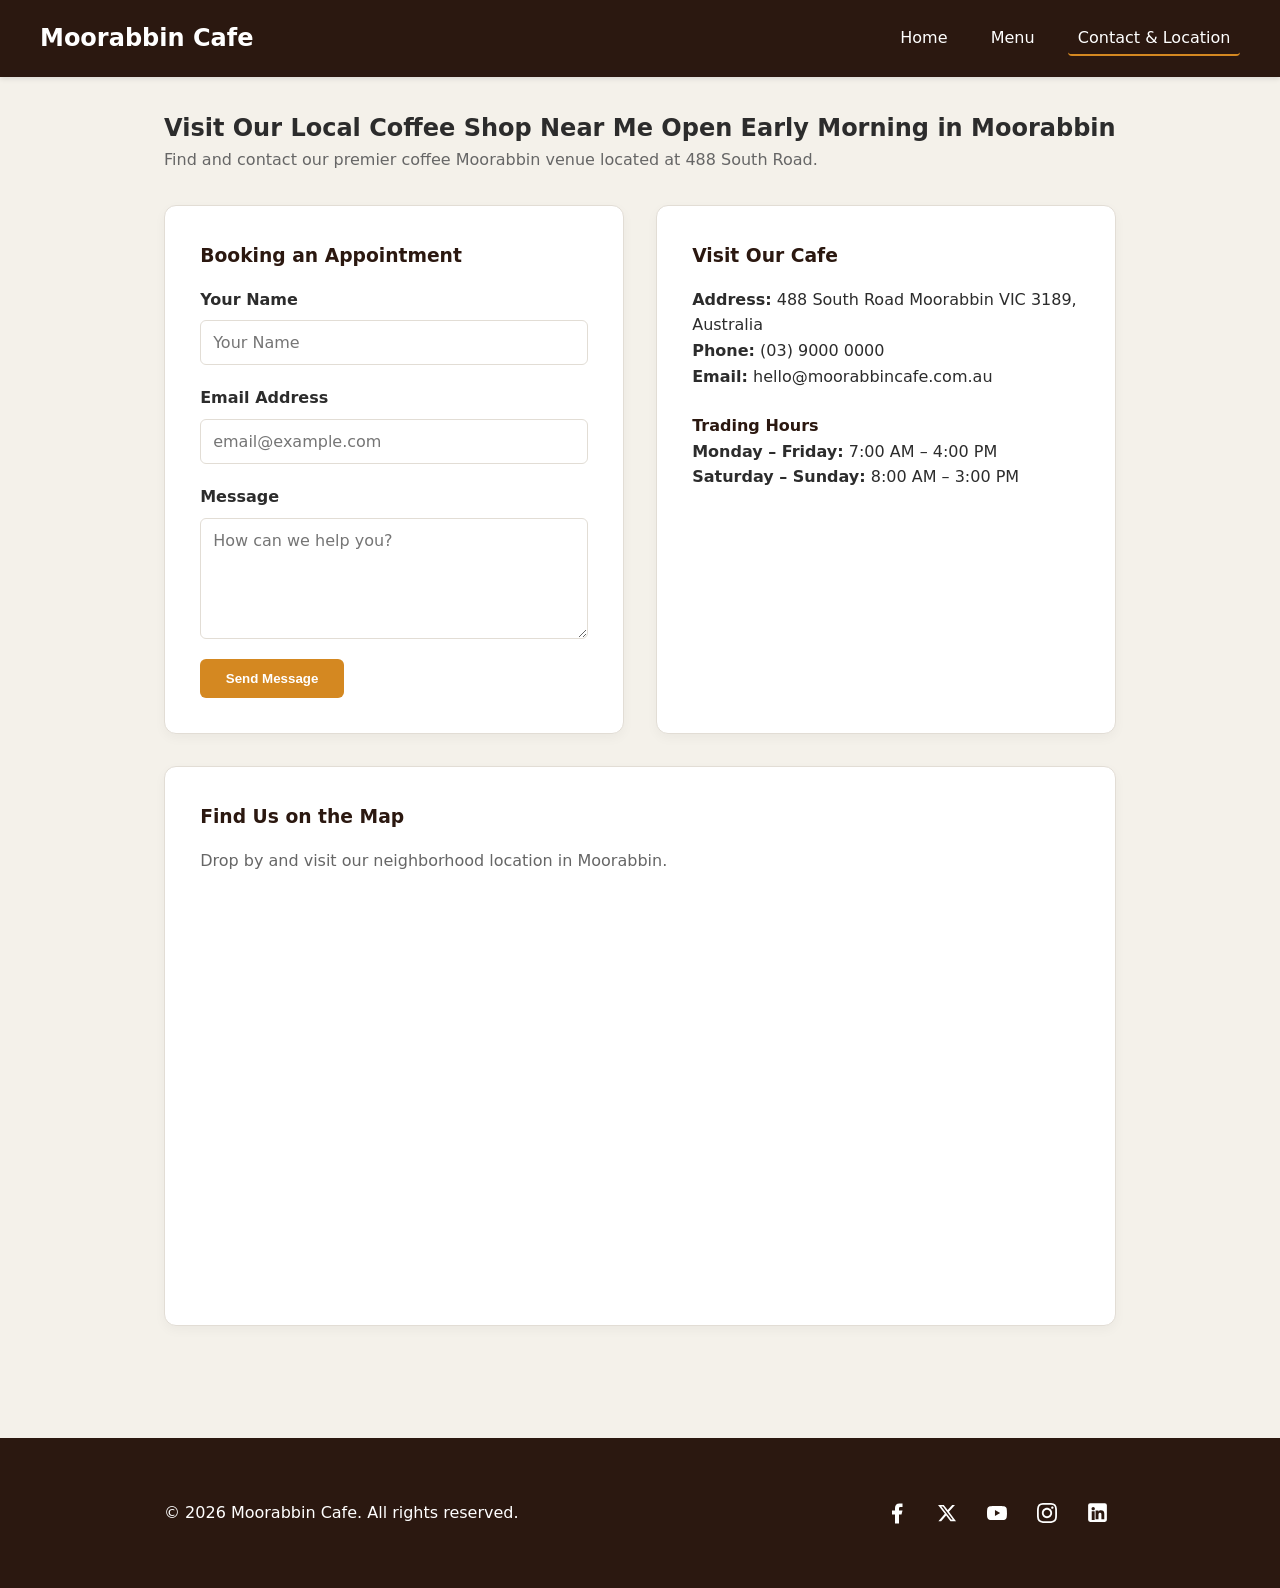
==== commit e57bb6ab: "Updated all three html and xml files for SEO again" ====
--- a/contact.html
+++ b/contact.html
@@ -3,9 +3,18 @@
 <head>
   <meta charset="UTF-8">
   <meta name="viewport" content="width=device-width, initial-scale=1.0">
-  <title>Moorabbin Cafe | Contact & Location</title>
+  <title>Contact & Location | Moorabbin Cafe</title>  
+
+  <!-- Updated for SEO -->
+  <!-- Open Graph Tags: if someone shares direct link on social media, it generates a custom preview card
+  for contact instead of home page -->
+  <meta property="og:title" content="Contact & Location | Moorabbin Cafe">
+  <meta property="og:description" content="Visit Moorabbin Cafe at 488 South Road, Moorabbin. Get in touch or check our location details.">
+  <meta property="og:type" content="website">
+
   <link rel="stylesheet" href="css/style.css">
-  <!-- Updated for SEO -->
+
+  <!-- Updated for SEO: invisible, gives Google the business' exact physical address, Google uses it for searchers nearby -->
   <script type="application/ld+json">
   {
     "@context": "https://schema.org",
@@ -44,7 +53,7 @@
   <main class="container">
     <section class="contact-section">
       <!-- Updated for SEO -->
-      <h2>Visit Our Local Coffee Shop Near Me Open Early Morning in Moorabbin</h2>
+      <h2 class="section-title">Visit Our Local Coffee Shop Near Me Open Early Morning in Moorabbin</h2>
       <p style="color: var(--text-muted); margin-bottom: 2rem;">Find and contact our premier coffee Moorabbin venue located at 488 South Road.</p>
     </section>
 
@@ -52,8 +61,8 @@
     <div class="grid-2">
         <!-- Contact Form -->
         <section class="card">
-        <h3>Booking Appointments</h3>
-          <form action="#" method="post" onsubmit="alert('Thank you for your message!'); return false;">
+        <h3>Booking an Appointment</h3>
+          <form action="#" method="post" onsubmit="alert('Thank you for your appointment!'); return false;">
               <div class="form-group">
                 <label for="name">Your Name</label>
                 <input type="text" id="name" name="name" required placeholder="Your Name">
--- a/css/style.css
+++ b/css/style.css
@@ -156,7 +156,7 @@
   justify-content: center;
 }
 
-.hero h1 {
+.hero-title {
   font-size: 2.6rem;
   font-weight: 700;
   margin-bottom: 0.75rem;
@@ -385,16 +385,6 @@
 /* ==========================================================================
    Responsive Media Queries
    ========================================================================== */
-@media (max-width: 1024px) {
-  .menu-grid-4col {
-    grid-template-columns: repeat(2, 1fr);
-  }
-  .menu-text-box-coffee,
-  .menu-text-box-bakery {
-    grid-column: span 2;
-  }
-}
-
 @media (max-width: 768px) {
   .hamburger {
     display: flex;
@@ -420,14 +410,4 @@
   .grid-2 {
     grid-template-columns: 1fr;
   }
-}
-
-@media (max-width: 600px) {
-  .menu-grid-4col {
-    grid-template-columns: 1fr;
-  }
-  .menu-text-box-coffee,
-  .menu-text-box-bakery {
-    grid-column: span 1;
-  }
 }
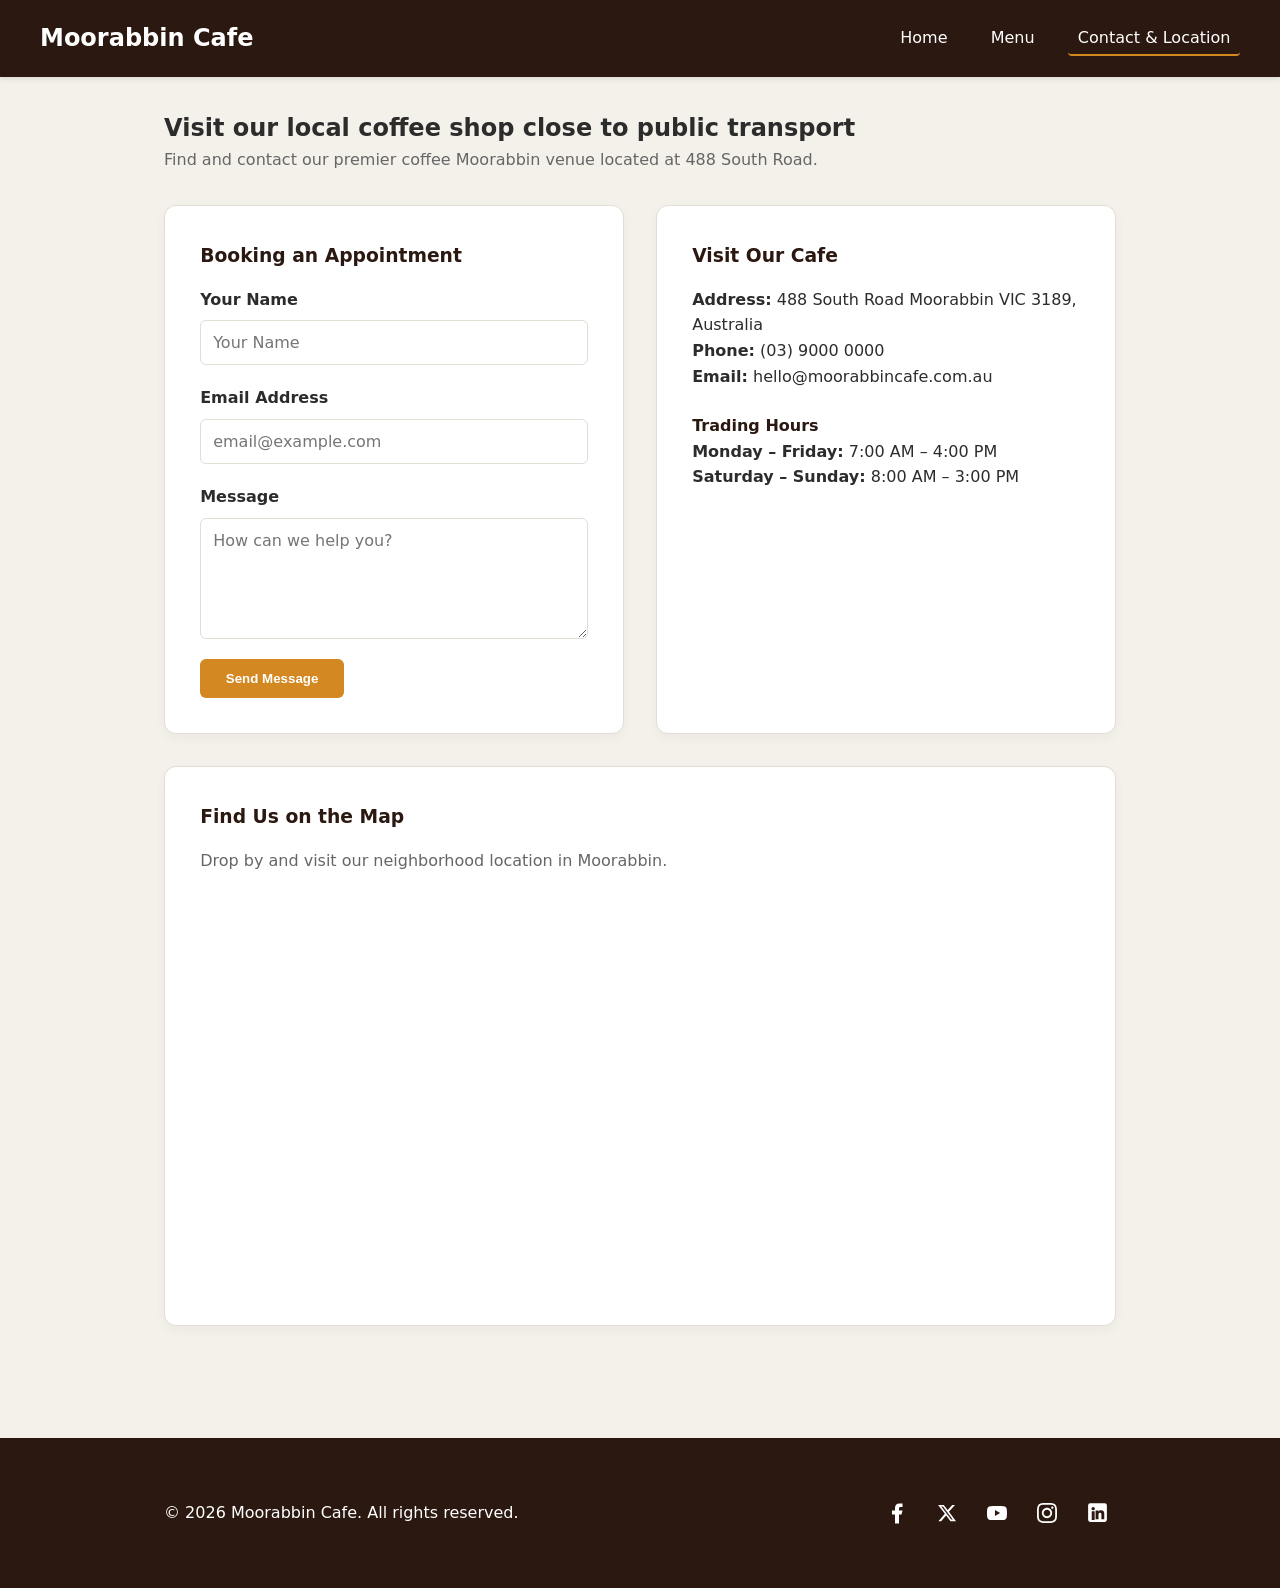
==== commit 297fe354: "All html files updated for SEO" ====
--- a/contact.html
+++ b/contact.html
@@ -53,7 +53,7 @@
   <main class="container">
     <section class="contact-section">
       <!-- Updated for SEO -->
-      <h2 class="section-title">Visit Our Local Coffee Shop Near Me Open Early Morning in Moorabbin</h2>
+      <h2 class="section-title">Visit our local coffee shop close to public transport</h2>
       <p style="color: var(--text-muted); margin-bottom: 2rem;">Find and contact our premier coffee Moorabbin venue located at 488 South Road.</p>
     </section>
 
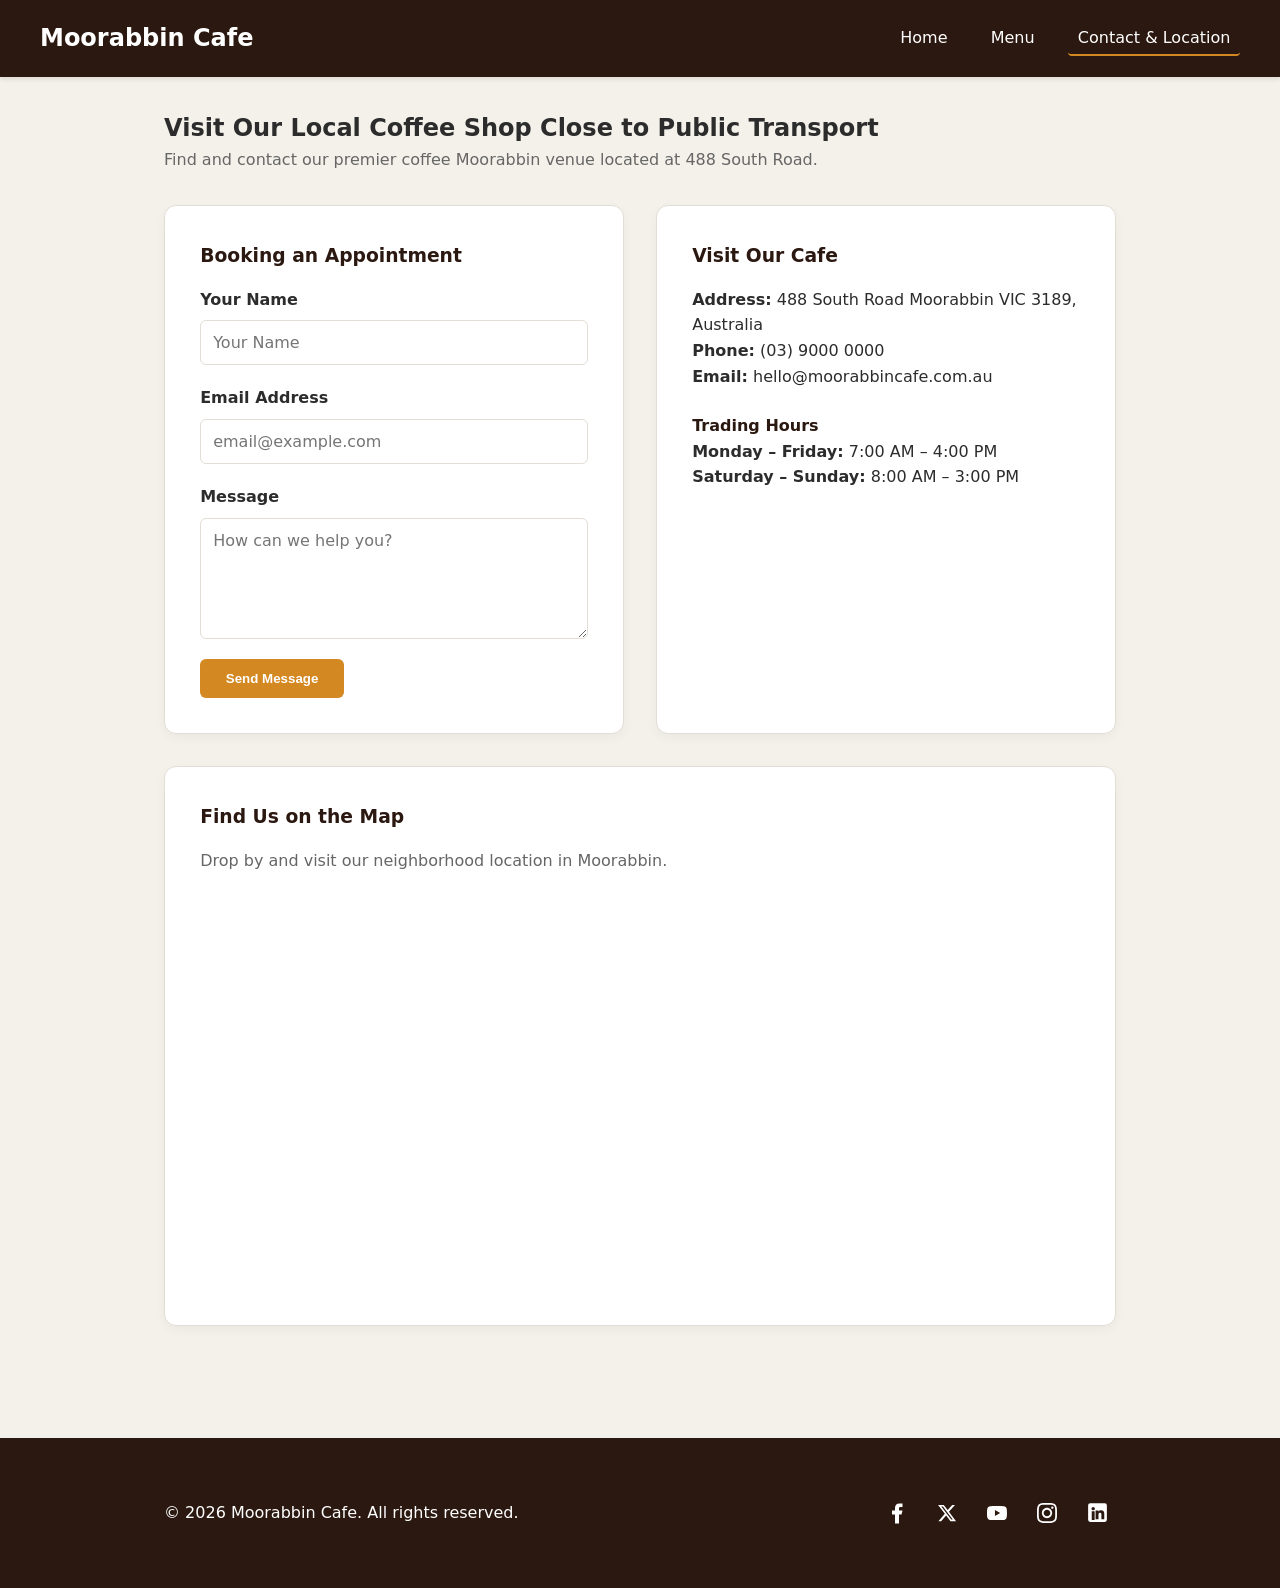
==== commit 2db52709: "Updated all again for SEO" ====
--- a/contact.html
+++ b/contact.html
@@ -5,20 +5,20 @@
   <meta name="viewport" content="width=device-width, initial-scale=1.0">
   <title>Contact & Location | Moorabbin Cafe</title>  
 
-  <!-- Updated for SEO -->
-  <!-- Open Graph Tags: if someone shares direct link on social media, it generates a custom preview card
-  for contact instead of home page -->
+  <!-- Added for SEO:
+   Open Graph Tags: if someone shares direct link on social media, it generates a custom preview card 
+   for contact instead of home page. -->
   <meta property="og:title" content="Contact & Location | Moorabbin Cafe">
   <meta property="og:description" content="Visit Moorabbin Cafe at 488 South Road, Moorabbin. Get in touch or check our location details.">
   <meta property="og:type" content="website">
 
   <link rel="stylesheet" href="css/style.css">
 
-  <!-- Updated for SEO: invisible, gives Google the business' exact physical address, Google uses it for searchers nearby -->
+  <!-- Added for SEO: invisible, gives Google the business' exact physical address, Google uses it for searchers nearby -->
   <script type="application/ld+json">
   {
     "@context": "https://schema.org",
-    "@type": "CafeOrCoffeeShop",
+    "@type": "BakeryCafeOrCoffeeShop",
     "name": "Moorabbin Cafe",
     "address": {
       "@type": "PostalAddress",
@@ -53,7 +53,7 @@
   <main class="container">
     <section class="contact-section">
       <!-- Updated for SEO -->
-      <h2 class="section-title">Visit our local coffee shop close to public transport</h2>
+      <h2 class="section-title">Visit Our Local Coffee Shop Close to Public Transport</h2>
       <p style="color: var(--text-muted); margin-bottom: 2rem;">Find and contact our premier coffee Moorabbin venue located at 488 South Road.</p>
     </section>
 
--- a/css/style.css
+++ b/css/style.css
@@ -143,7 +143,7 @@
 .hero {
   position: relative;
   background: linear-gradient(rgba(0, 0, 0, 0.5), rgba(0, 0, 0, 0.5)), 
-              url('../images/coffee4.jpg') no-repeat center center/cover;
+              url('../images/coffeeHero.jpg') no-repeat center center/cover;
   color: #ffffff;
   padding: 5rem 2rem;
   text-align: center;
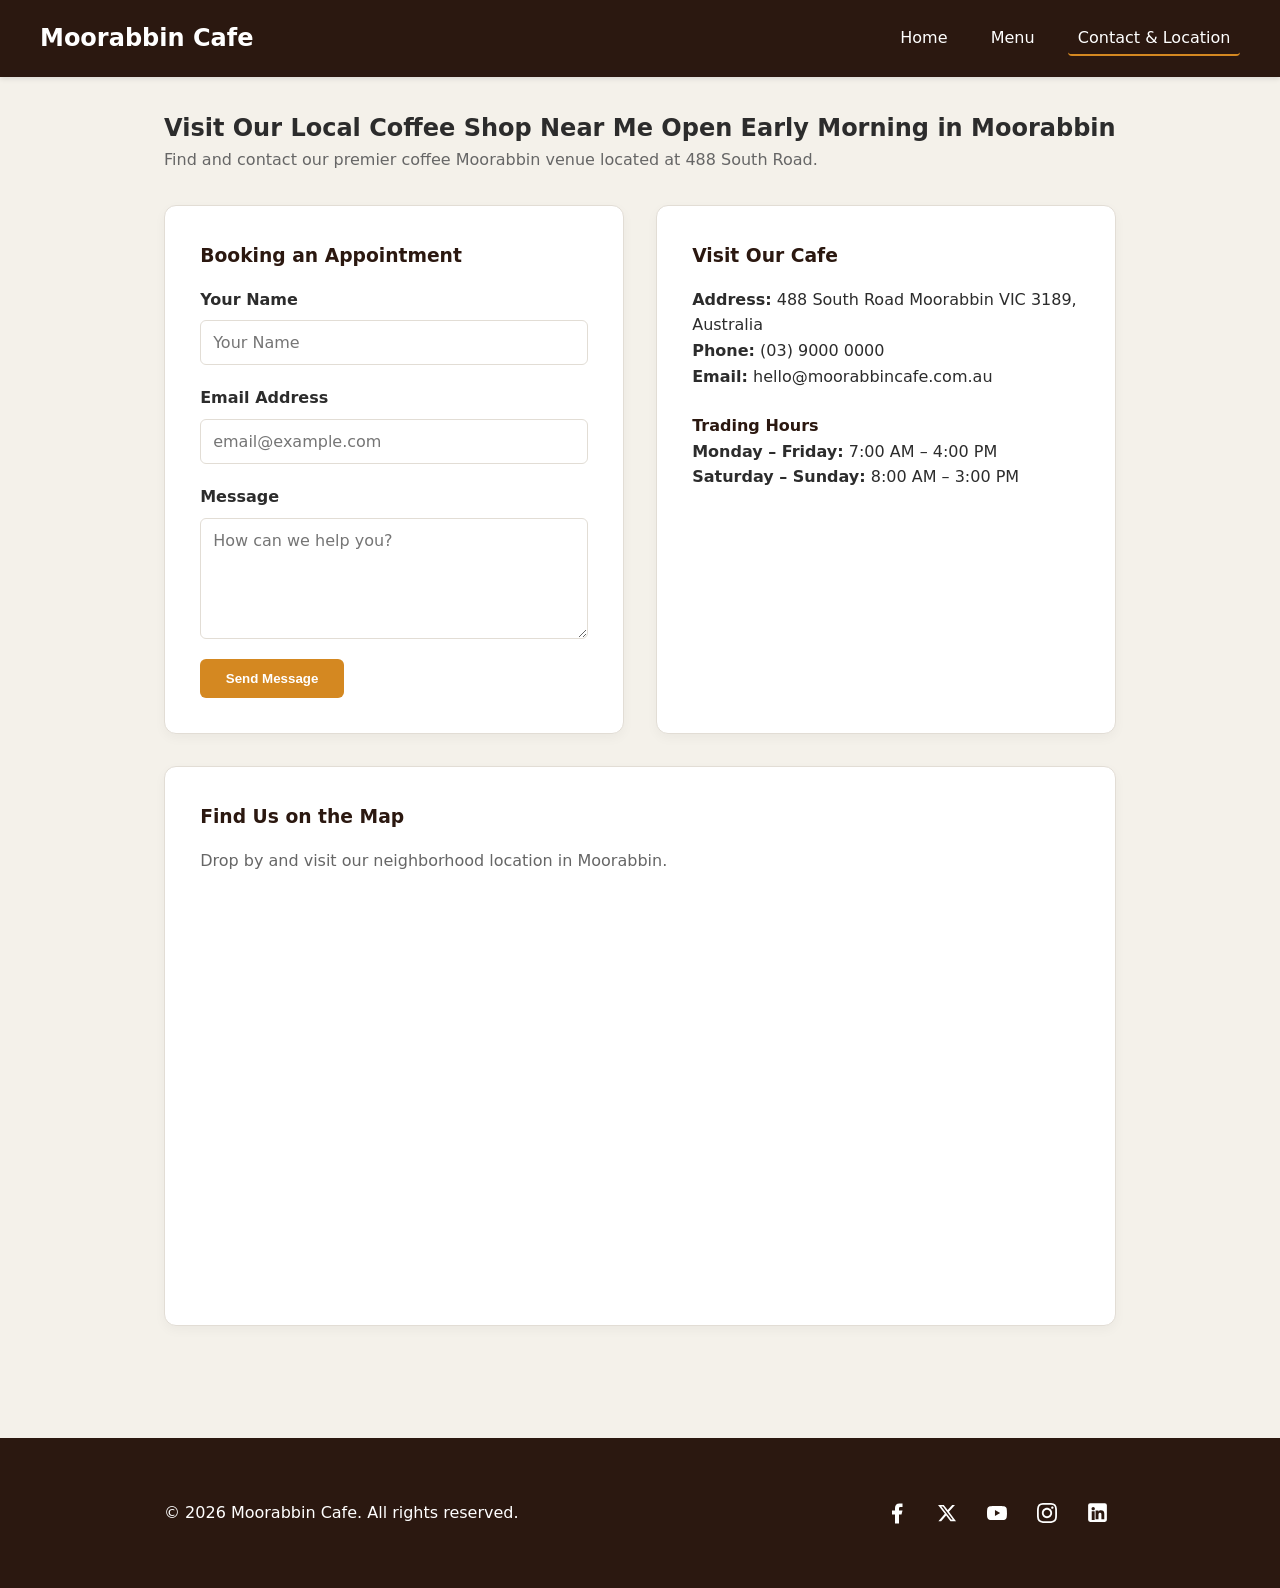
==== commit 8b2859c8: "Resolve merge conflicts using local updates" ====
--- a/contact.html
+++ b/contact.html
@@ -53,7 +53,7 @@
   <main class="container">
     <section class="contact-section">
       <!-- Updated for SEO -->
-      <h2 class="section-title">Visit Our Local Coffee Shop Close to Public Transport</h2>
+      <h2 class="section-title">Visit Our Local Coffee Shop Near Me Open Early Morning in Moorabbin</h2>
       <p style="color: var(--text-muted); margin-bottom: 2rem;">Find and contact our premier coffee Moorabbin venue located at 488 South Road.</p>
     </section>
 
